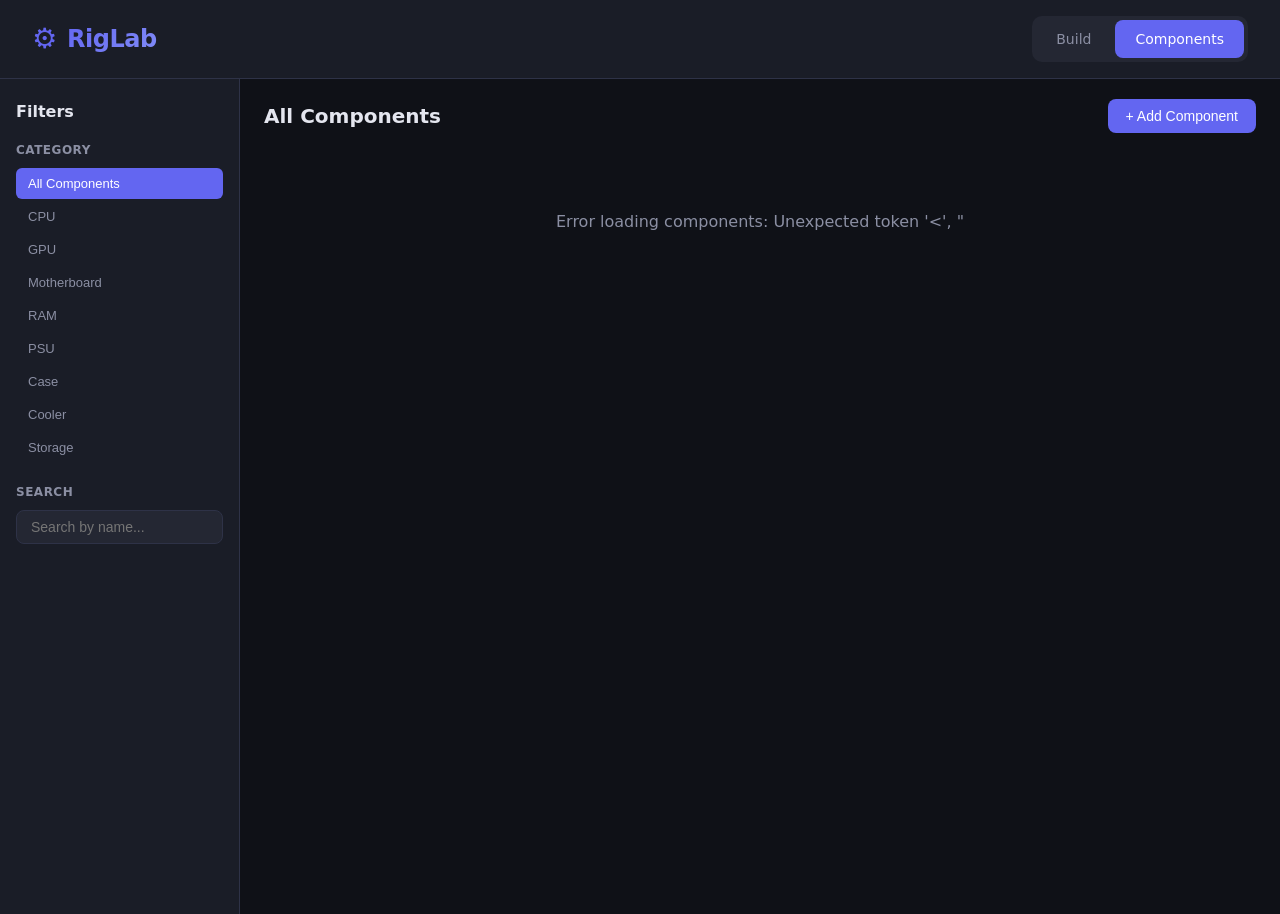
==== src/main/resources/static/components.html @ 19b999da "Add components page with filtering, pagination, and CRUD functionality" ====
<!DOCTYPE html>
<html lang="en">
<head>
    <meta charset="UTF-8">
    <meta name="viewport" content="width=device-width, initial-scale=1.0">
    <title>RigLab - Components</title>
    <link rel="stylesheet" href="style.css">
</head>
<body>

<header class="header">
    <div class="header-brand">
        <a href="/" class="brand-link">
            <span class="logo">&#9881;</span>
            <h1>RigLab</h1>
        </a>
    </div>
    <nav class="nav">
        <a href="/" class="nav-btn">Build</a>
        <a href="/components.html" class="nav-btn active">Components</a>
    </nav>
</header>

<div id="toast-container"></div>

<div class="components-layout">
    <!-- Sidebar Filters -->
    <aside class="filter-sidebar" id="filter-sidebar">
        <div class="filter-header">
            <h3>Filters</h3>
        </div>

        <!-- Category filters (level 1) -->
        <div id="filter-categories" class="filter-section">
            <h4>Category</h4>
            <button class="filter-cat-btn active" data-type="">All Components</button>
            <button class="filter-cat-btn" data-type="CPU">CPU</button>
            <button class="filter-cat-btn" data-type="GPU">GPU</button>
            <button class="filter-cat-btn" data-type="MOTHERBOARD">Motherboard</button>
            <button class="filter-cat-btn" data-type="RAM">RAM</button>
            <button class="filter-cat-btn" data-type="PSU">PSU</button>
            <button class="filter-cat-btn" data-type="CASE">Case</button>
            <button class="filter-cat-btn" data-type="COOLER">Cooler</button>
            <button class="filter-cat-btn" data-type="STORAGE">Storage</button>
        </div>

        <!-- Type-specific filters (level 2, shown when a category is selected) -->
        <div id="filter-details" class="filter-section hidden">
            <button class="filter-back-btn" id="btn-filter-back">&larr; Back</button>
            <div id="detail-filter-fields"></div>
        </div>

        <div class="filter-section">
            <h4>Search</h4>
            <input type="text" id="search-name" class="input filter-input" placeholder="Search by name...">
        </div>
    </aside>

    <!-- Main content -->
    <main class="components-main">
        <div class="components-toolbar">
            <h2 id="components-title">All Components</h2>
            <button class="btn btn-primary" id="btn-add-component">+ Add Component</button>
        </div>

        <div id="components-list" class="card-grid">
            <div class="loading"><div class="spinner"></div><p>Loading components...</p></div>
        </div>

        <!-- Pagination -->
        <div class="pagination" id="pagination"></div>
    </main>
</div>

<!-- Component Modal -->
<div id="component-modal" class="modal-overlay hidden">
    <div class="modal">
        <div class="modal-header">
            <h3 id="component-modal-title">Add Component</h3>
            <button class="modal-close" data-close="component-modal">&times;</button>
        </div>
        <form id="component-form" class="modal-body">
            <div class="form-row">
                <div class="form-group">
                    <label for="comp-name">Name *</label>
                    <input type="text" id="comp-name" class="input" required>
                </div>
                <div class="form-group">
                    <label for="comp-brand">Brand *</label>
                    <input type="text" id="comp-brand" class="input" required>
                </div>
            </div>
            <div class="form-row">
                <div class="form-group">
                    <label for="comp-type">Type *</label>
                    <select id="comp-type" class="input" required>
                        <option value="">Select type</option>
                        <option value="CPU">CPU</option>
                        <option value="GPU">GPU</option>
                        <option value="MOTHERBOARD">Motherboard</option>
                        <option value="RAM">RAM</option>
                        <option value="PSU">PSU</option>
                        <option value="CASE">Case</option>
                        <option value="COOLER">Cooler</option>
                        <option value="STORAGE">Storage</option>
                    </select>
                </div>
                <div class="form-group">
                    <label for="comp-price">Price ($)</label>
                    <input type="number" id="comp-price" class="input" step="0.01" min="0">
                </div>
            </div>
            <div class="form-row">
                <div class="form-group">
                    <label for="comp-power">Power (W)</label>
                    <input type="number" id="comp-power" class="input" min="0">
                </div>
                <div class="form-group">
                    <label for="comp-image">Image URL</label>
                    <input type="url" id="comp-image" class="input" placeholder="https://...">
                </div>
            </div>

            <!-- Dynamic detail fields -->
            <div id="detail-fields"></div>

            <input type="hidden" id="comp-edit-id">
            <div class="modal-footer">
                <button type="button" class="btn btn-secondary" data-close="component-modal">Cancel</button>
                <button type="submit" class="btn btn-primary" id="comp-submit-btn">Save</button>
            </div>
        </form>
    </div>
</div>

<script src="components.js"></script>
</body>
</html>
---- src/main/resources/static/style.css ----
/* ===== Reset & Base ===== */
*, *::before, *::after {
    box-sizing: border-box;
    margin: 0;
    padding: 0;
}

:root {
    --bg: #0f1117;
    --bg-card: #1a1d27;
    --bg-input: #242733;
    --bg-modal: #1e2130;
    --border: #2e3247;
    --text: #e4e6ef;
    --text-muted: #8b8fa3;
    --primary: #6366f1;
    --primary-hover: #818cf8;
    --danger: #ef4444;
    --danger-hover: #f87171;
    --success: #22c55e;
    --warning: #f59e0b;
    --radius: 10px;
    --shadow: 0 4px 24px rgba(0, 0, 0, 0.35);
}

body {
    font-family: 'Segoe UI', system-ui, -apple-system, sans-serif;
    background: var(--bg);
    color: var(--text);
    min-height: 100vh;
    line-height: 1.6;
}

a { color: inherit; text-decoration: none; }
.hidden { display: none !important; }

/* ===== Header ===== */
.header {
    display: flex;
    align-items: center;
    justify-content: space-between;
    padding: 16px 32px;
    background: var(--bg-card);
    border-bottom: 1px solid var(--border);
    position: sticky;
    top: 0;
    z-index: 100;
}

.header-brand { display: flex; align-items: center; gap: 10px; }
.brand-link { display: flex; align-items: center; gap: 10px; text-decoration: none; }
.header-brand .logo { font-size: 28px; color: var(--primary); }
.header-brand h1 {
    font-size: 24px; font-weight: 700; letter-spacing: -0.5px;
    background: linear-gradient(135deg, var(--primary), var(--primary-hover));
    -webkit-background-clip: text; -webkit-text-fill-color: transparent;
}

.nav {
    display: flex; gap: 4px;
    background: var(--bg-input); border-radius: var(--radius); padding: 4px;
}
.nav-btn {
    padding: 8px 20px; border: none; border-radius: 8px;
    background: transparent; color: var(--text-muted);
    cursor: pointer; font-size: 14px; font-weight: 500; transition: all 0.2s;
    text-decoration: none;
}
.nav-btn:hover { color: var(--text); }
.nav-btn.active { background: var(--primary); color: #fff; }

/* ===== Inputs ===== */
.input {
    padding: 8px 14px; border: 1px solid var(--border); border-radius: 8px;
    background: var(--bg-input); color: var(--text); font-size: 14px;
    outline: none; transition: border 0.2s;
}
.input:focus { border-color: var(--primary); }
select.input { cursor: pointer; }

/* ===== Buttons ===== */
.btn {
    padding: 9px 18px; border: none; border-radius: 8px;
    font-size: 14px; font-weight: 500; cursor: pointer;
    transition: all 0.2s; display: inline-flex; align-items: center; gap: 6px;
}
.btn-primary { background: var(--primary); color: #fff; }
.btn-primary:hover { background: var(--primary-hover); }
.btn-secondary { background: var(--bg-input); color: var(--text-muted); border: 1px solid var(--border); }
.btn-secondary:hover { color: var(--text); border-color: var(--text-muted); }
.btn-danger { background: transparent; color: var(--danger); border: 1px solid var(--danger); }
.btn-danger:hover { background: var(--danger); color: #fff; }
.btn-sm { padding: 5px 12px; font-size: 13px; }

/* ===== Toast ===== */
#toast-container {
    position: fixed; top: 80px; right: 24px; z-index: 2000;
    display: flex; flex-direction: column; gap: 8px;
}
.toast {
    padding: 12px 20px; border-radius: 8px; font-size: 14px;
    animation: slideIn 0.3s ease, fadeOut 0.3s ease 2.7s forwards;
    max-width: 400px; word-break: break-word;
}
.toast-success { background: rgba(34, 197, 94, 0.15); border: 1px solid var(--success); color: var(--success); }
.toast-error { background: rgba(239, 68, 68, 0.15); border: 1px solid var(--danger); color: var(--danger); }
@keyframes slideIn { from { transform: translateX(100%); opacity: 0; } to { transform: translateX(0); opacity: 1; } }
@keyframes fadeOut { to { opacity: 0; transform: translateX(50%); } }

/* ===== Modal ===== */
.modal-overlay {
    position: fixed; inset: 0; background: rgba(0,0,0,0.6);
    display: flex; align-items: center; justify-content: center;
    z-index: 1000; backdrop-filter: blur(4px);
}
.modal-overlay.hidden { display: none; }
.modal {
    background: var(--bg-modal); border: 1px solid var(--border);
    border-radius: 14px; width: 90%; max-width: 600px;
    max-height: 85vh; overflow-y: auto; box-shadow: var(--shadow);
}
.modal-header {
    display: flex; justify-content: space-between; align-items: center;
    padding: 20px 24px 0;
}
.modal-header h3 { font-size: 20px; font-weight: 600; }
.modal-close {
    background: none; border: none; color: var(--text-muted);
    font-size: 24px; cursor: pointer; padding: 4px 8px;
    border-radius: 6px; transition: all 0.2s;
}
.modal-close:hover { background: var(--bg-input); color: var(--text); }
.modal-body { padding: 20px 24px; }
.modal-footer {
    display: flex; justify-content: flex-end; gap: 10px;
    padding-top: 16px; border-top: 1px solid var(--border); margin-top: 16px;
}

/* ===== Form ===== */
.form-group { display: flex; flex-direction: column; gap: 4px; flex: 1; margin-bottom: 12px; }
.form-group label { font-size: 13px; font-weight: 500; color: var(--text-muted); }
.form-row { display: flex; gap: 12px; margin-bottom: 0; }
.form-row .form-group { margin-bottom: 0; }
#detail-fields { border-top: 1px solid var(--border); padding-top: 14px; margin-top: 14px; }
#detail-fields:empty { border: none; padding: 0; margin: 0; }
#detail-fields h4 { font-size: 14px; font-weight: 600; color: var(--primary-hover); margin-bottom: 12px; }

/* ===== Loading / Empty ===== */
.loading { grid-column: 1/-1; text-align: center; padding: 40px; color: var(--text-muted); }
.spinner {
    display: inline-block; width: 32px; height: 32px;
    border: 3px solid var(--border); border-top-color: var(--primary);
    border-radius: 50%; animation: spin 0.8s linear infinite; margin-bottom: 8px;
}
@keyframes spin { to { transform: rotate(360deg); } }
.empty-state { grid-column: 1/-1; text-align: center; padding: 60px 20px; color: var(--text-muted); }
.empty-state .empty-icon { font-size: 48px; margin-bottom: 12px; opacity: 0.4; }

/* =============================================================
   CONFIGURATOR (index.html)
   ============================================================= */
.configurator-main { max-width: 1000px; margin: 0 auto; padding: 24px 32px 48px; }

.config-header { margin-bottom: 20px; }
.config-header h2 { font-size: 26px; font-weight: 700; }
.config-subtitle { color: var(--text-muted); font-size: 14px; margin-top: 4px; }

.config-summary-bar {
    display: flex; align-items: center; gap: 24px;
    background: var(--bg-card); border: 1px solid var(--border);
    border-radius: var(--radius); padding: 16px 24px; margin-bottom: 20px;
    flex-wrap: wrap;
}
.summary-item { text-align: center; }
.summary-label { display: block; font-size: 11px; text-transform: uppercase; letter-spacing: 0.5px; color: var(--text-muted); }
.summary-value { font-size: 22px; font-weight: 700; }
.summary-value.price { color: var(--success); }
.summary-value.power { color: var(--warning); }
.summary-actions { margin-left: auto; display: flex; gap: 8px; align-items: center; }
.summary-actions .input { width: 180px; }

/* Config table rows */
.config-table {
    background: var(--bg-card); border: 1px solid var(--border);
    border-radius: var(--radius);
}
.config-row {
    display: grid; grid-template-columns: 200px 1fr 100px;
    align-items: center; padding: 0;
    border-bottom: 1px solid var(--border);
    transition: background 0.15s;
}
.config-row:first-child { border-radius: var(--radius) var(--radius) 0 0; }
.config-row:last-child { border-bottom: none; border-radius: 0 0 var(--radius) var(--radius); }
.config-row:hover { background: rgba(99,102,241,0.04); }
.config-row.incompatible { background: rgba(239,68,68,0.06); }

.config-label {
    display: flex; align-items: center; gap: 10px;
    padding: 14px 16px; font-size: 14px; font-weight: 500;
    white-space: normal; min-width: 0;
}
.config-label > span:last-child {
    display: flex; flex-direction: column; gap: 2px;
}
.config-icon {
    display: inline-flex; align-items: center; justify-content: center;
    width: 40px; height: 28px; font-size: 10px; font-weight: 700;
    letter-spacing: 0.3px; border-radius: 6px; flex-shrink: 0;
    text-transform: uppercase;
}
.config-icon[data-type="CPU"] { background: rgba(239,68,68,0.15); color: #f87171; }
.config-icon[data-type="GPU"] { background: rgba(34,197,94,0.15); color: #4ade80; }
.config-icon[data-type="MOTHERBOARD"] { background: rgba(168,85,247,0.15); color: #c084fc; }
.config-icon[data-type="RAM"] { background: rgba(59,130,246,0.15); color: #60a5fa; }
.config-icon[data-type="PSU"] { background: rgba(245,158,11,0.15); color: #fbbf24; }
.config-icon[data-type="CASE"] { background: rgba(107,114,128,0.15); color: #9ca3af; }
.config-icon[data-type="COOLER"] { background: rgba(6,182,212,0.15); color: #22d3ee; }
.config-icon[data-type="STORAGE"] { background: rgba(244,114,182,0.15); color: #f472b6; }

.config-selector { padding: 8px 0; position: relative; overflow: visible; }
.config-price {
    text-align: right; padding: 14px 16px;
    font-weight: 600; color: var(--success); font-size: 14px;
}

.ram-lock-msg {
    font-size: 11px; color: var(--warning); font-weight: 400;
    display: block; margin-top: 2px;
}

/* Custom dropdown */
.custom-dropdown { position: relative; width: 100%; }
.dropdown-trigger {
    width: 100%; display: flex; align-items: center; gap: 10px;
    padding: 8px 14px; border: 1px solid var(--border); border-radius: 8px;
    background: var(--bg-input); color: var(--text); font-size: 13px;
    cursor: pointer; text-align: left; min-height: 44px; transition: border 0.2s;
}
.dropdown-trigger:hover:not(:disabled) { border-color: var(--primary); }
.dropdown-trigger:disabled { opacity: 0.5; cursor: not-allowed; }

.dropdown-trigger .comp-thumb {
    width: 36px; height: 36px; border-radius: 4px; object-fit: cover;
    background: var(--bg); flex-shrink: 0;
}
.dropdown-trigger .comp-thumb-placeholder {
    width: 36px; height: 36px; border-radius: 4px; background: var(--border);
    display: flex; align-items: center; justify-content: center;
    font-size: 14px; color: var(--text-muted); flex-shrink: 0;
}
.dropdown-trigger .comp-info { flex: 1; min-width: 0; }
.dropdown-trigger .comp-info .comp-title { font-weight: 600; white-space: nowrap; overflow: hidden; text-overflow: ellipsis; }
.dropdown-trigger .comp-info .comp-sub { font-size: 11px; color: var(--text-muted); white-space: nowrap; overflow: hidden; text-overflow: ellipsis; }

.dropdown-trigger .dropdown-clear {
    background: none; border: none; color: var(--text-muted);
    font-size: 16px; cursor: pointer; padding: 2px 6px; border-radius: 4px;
    flex-shrink: 0;
}
.dropdown-trigger .dropdown-clear:hover { color: var(--danger); background: rgba(239,68,68,0.1); }

.dropdown-panel {
    position: absolute; top: calc(100% + 4px); left: 0; right: 0;
    background: var(--bg-modal); border: 1px solid var(--border);
    border-radius: 10px; box-shadow: var(--shadow);
    z-index: 200; max-height: 320px; overflow-y: auto;
}
.dropdown-panel.drop-up {
    top: auto; bottom: calc(100% + 4px);
}
.dropdown-panel.hidden { display: none; }

.dropdown-search {
    padding: 10px 12px; border-bottom: 1px solid var(--border);
    position: sticky; top: 0; background: var(--bg-modal); z-index: 1;
}
.dropdown-search input {
    width: 100%; padding: 6px 10px; border: 1px solid var(--border);
    border-radius: 6px; background: var(--bg-input); color: var(--text);
    font-size: 13px; outline: none;
}
.dropdown-search input:focus { border-color: var(--primary); }

.dropdown-option {
    display: flex; align-items: center; gap: 10px;
    padding: 8px 12px; cursor: pointer; font-size: 13px;
    transition: background 0.1s; border-bottom: 1px solid rgba(46,50,71,0.4);
}
.dropdown-option:last-child { border-bottom: none; }
.dropdown-option:hover { background: rgba(99,102,241,0.1); }
.dropdown-option.incompatible {
    opacity: 0.5; color: var(--danger); cursor: not-allowed;
    background: rgba(239,68,68,0.05);
}
.dropdown-option.incompatible:hover { background: rgba(239,68,68,0.08); }

.dropdown-option .opt-img {
    width: 40px; height: 40px; border-radius: 4px; object-fit: cover;
    background: var(--bg); flex-shrink: 0;
}
.dropdown-option .opt-img-placeholder {
    width: 40px; height: 40px; border-radius: 4px; background: var(--border);
    display: flex; align-items: center; justify-content: center;
    font-size: 16px; color: var(--text-muted); flex-shrink: 0;
}
.dropdown-option .opt-info { flex: 1; min-width: 0; }
.dropdown-option .opt-name { font-weight: 500; white-space: nowrap; overflow: hidden; text-overflow: ellipsis; }
.dropdown-option .opt-meta { font-size: 11px; color: var(--text-muted); white-space: nowrap; overflow: hidden; text-overflow: ellipsis; }
.dropdown-option .opt-price { font-weight: 600; color: var(--success); white-space: nowrap; font-size: 12px; }
.dropdown-option .opt-incompat-badge {
    font-size: 10px; background: rgba(239,68,68,0.15); color: var(--danger);
    padding: 2px 6px; border-radius: 4px; white-space: nowrap;
}

.dropdown-none { padding: 16px; text-align: center; color: var(--text-muted); font-size: 13px; }

/* =============================================================
   COMPONENTS PAGE (components.html)
   ============================================================= */
.components-layout {
    display: flex; min-height: calc(100vh - 65px);
}

/* Sidebar */
.filter-sidebar {
    width: 240px; flex-shrink: 0;
    background: var(--bg-card); border-right: 1px solid var(--border);
    padding: 20px 16px; overflow-y: auto;
}
.filter-header h3 { font-size: 16px; font-weight: 600; margin-bottom: 16px; }
.filter-section { margin-bottom: 20px; }
.filter-section h4 { font-size: 12px; font-weight: 600; text-transform: uppercase; letter-spacing: 0.5px; color: var(--text-muted); margin-bottom: 8px; }
.filter-input { width: 100%; }

.filter-cat-btn {
    display: block; width: 100%; text-align: left;
    padding: 8px 12px; border: none; border-radius: 6px;
    background: transparent; color: var(--text-muted);
    font-size: 13px; cursor: pointer; transition: all 0.15s;
    margin-bottom: 2px;
}
.filter-cat-btn:hover { background: var(--bg-input); color: var(--text); }
.filter-cat-btn.active { background: var(--primary); color: #fff; }

.filter-back-btn {
    display: inline-flex; align-items: center; gap: 6px;
    padding: 6px 12px; border: 1px solid var(--border); border-radius: 6px;
    background: var(--bg-input); color: var(--text-muted);
    font-size: 13px; cursor: pointer; transition: all 0.15s;
    margin-bottom: 12px;
}
.filter-back-btn:hover { color: var(--text); border-color: var(--text-muted); }

.detail-filter-group { margin-bottom: 10px; }
.detail-filter-group label { display: block; font-size: 12px; color: var(--text-muted); margin-bottom: 4px; }
.detail-filter-group input,
.detail-filter-group select { width: 100%; }

/* Main content */
.components-main { flex: 1; padding: 20px 24px; }
.components-toolbar {
    display: flex; align-items: center; justify-content: space-between;
    margin-bottom: 16px; flex-wrap: wrap; gap: 12px;
}
.components-toolbar h2 { font-size: 20px; font-weight: 600; }

/* Card grid */
.card-grid {
    display: grid;
    grid-template-columns: repeat(auto-fill, minmax(280px, 1fr));
    gap: 16px;
}

.card {
    background: var(--bg-card); border: 1px solid var(--border);
    border-radius: var(--radius); overflow: hidden;
    transition: border-color 0.2s, transform 0.15s;
}
.card:hover { border-color: var(--primary); transform: translateY(-2px); }

.card-img {
    width: 100%; height: 160px; object-fit: cover;
    background: var(--bg-input); display: block;
}
.card-img-placeholder {
    width: 100%; height: 160px; background: var(--bg-input);
    display: flex; align-items: center; justify-content: center;
    font-size: 40px; color: var(--border);
}

.card-body { padding: 14px 16px; }
.card-header { display: flex; justify-content: space-between; align-items: flex-start; margin-bottom: 6px; }
.card-header h3 { font-size: 15px; font-weight: 600; flex: 1; min-width: 0; overflow: hidden; text-overflow: ellipsis; white-space: nowrap; }
.card-type {
    font-size: 10px; font-weight: 600; text-transform: uppercase;
    letter-spacing: 0.5px; padding: 2px 8px; border-radius: 20px;
    white-space: nowrap; flex-shrink: 0; margin-left: 8px;
}
.card-type[data-type="CPU"] { background: rgba(239,68,68,0.15); color: #f87171; }
.card-type[data-type="GPU"] { background: rgba(34,197,94,0.15); color: #4ade80; }
.card-type[data-type="MOTHERBOARD"] { background: rgba(168,85,247,0.15); color: #c084fc; }
.card-type[data-type="RAM"] { background: rgba(59,130,246,0.15); color: #60a5fa; }
.card-type[data-type="PSU"] { background: rgba(245,158,11,0.15); color: #fbbf24; }
.card-type[data-type="CASE"] { background: rgba(107,114,128,0.15); color: #9ca3af; }
.card-type[data-type="COOLER"] { background: rgba(6,182,212,0.15); color: #22d3ee; }
.card-type[data-type="STORAGE"] { background: rgba(244,114,182,0.15); color: #f472b6; }

.card-brand { font-size: 12px; color: var(--text-muted); margin-bottom: 8px; }
.card-details { display: flex; flex-wrap: wrap; gap: 4px; margin-bottom: 10px; }
.card-detail {
    font-size: 11px; padding: 2px 6px; background: var(--bg-input);
    border-radius: 4px; color: var(--text-muted);
}
.card-detail strong { color: var(--text); }

.card-footer {
    display: flex; justify-content: space-between; align-items: center;
    border-top: 1px solid var(--border); padding-top: 10px;
}
.card-price { font-size: 16px; font-weight: 700; color: var(--success); }
.card-power { font-size: 12px; color: var(--warning); }
.card-actions { display: flex; gap: 4px; }

/* Pagination */
.pagination {
    display: flex; justify-content: center; align-items: center;
    gap: 4px; padding: 20px 0;
}
.page-btn {
    padding: 6px 12px; border: 1px solid var(--border); border-radius: 6px;
    background: var(--bg-input); color: var(--text-muted);
    font-size: 13px; cursor: pointer; transition: all 0.15s;
}
.page-btn:hover { border-color: var(--primary); color: var(--text); }
.page-btn.active { background: var(--primary); color: #fff; border-color: var(--primary); }
.page-btn:disabled { opacity: 0.4; cursor: not-allowed; }
.page-info { font-size: 13px; color: var(--text-muted); margin: 0 8px; }

/* ===== Scrollbar ===== */
::-webkit-scrollbar { width: 8px; }
::-webkit-scrollbar-track { background: var(--bg); }
::-webkit-scrollbar-thumb { background: var(--border); border-radius: 4px; }
::-webkit-scrollbar-thumb:hover { background: var(--text-muted); }

/* ===== Responsive ===== */
@media (max-width: 768px) {
    .header { flex-direction: column; gap: 12px; padding: 12px 16px; }
    .configurator-main { padding: 16px; }
    .config-row { grid-template-columns: 1fr; gap: 4px; }
    .config-label { padding: 10px 14px 0; }
    .config-selector { padding: 4px 14px; }
    .config-price { text-align: left; padding: 0 14px 10px; }
    .summary-actions { margin-left: 0; width: 100%; }
    .summary-actions .input { flex: 1; }
    .components-layout { flex-direction: column; }
    .filter-sidebar { width: 100%; border-right: none; border-bottom: 1px solid var(--border); }
    .card-grid { grid-template-columns: 1fr; }
    .form-row { flex-direction: column; }
    .modal { width: 95%; }
}
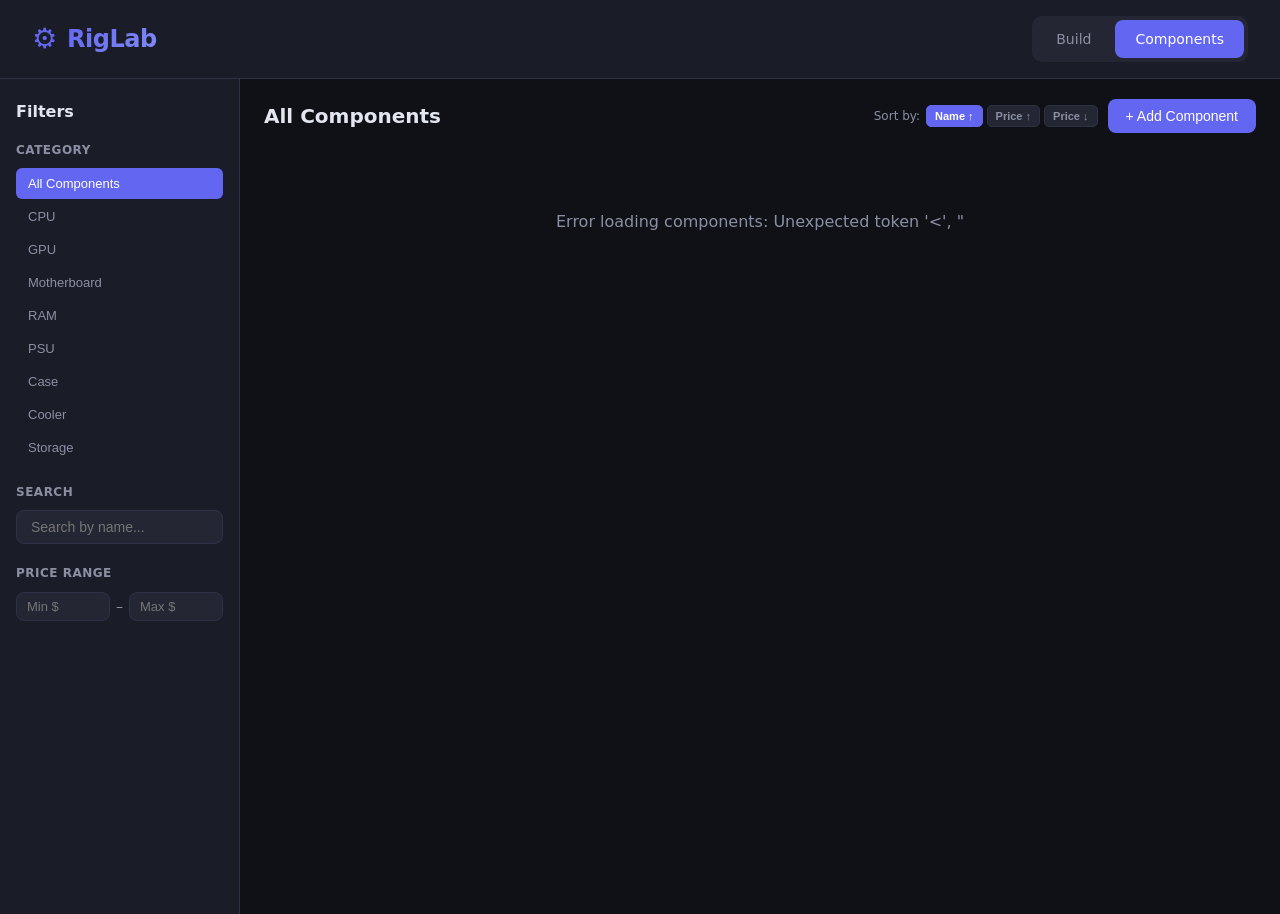
==== commit c1ef960e: "Added price range filtering and sorting options to components" ====
--- a/src/main/resources/static/components.html
+++ b/src/main/resources/static/components.html
@@ -54,13 +54,32 @@
             <h4>Search</h4>
             <input type="text" id="search-name" class="input filter-input" placeholder="Search by name...">
         </div>
+
+        <div class="filter-section">
+            <h4>Price Range</h4>
+            <div class="price-range-filter">
+                <div class="price-range-inputs">
+                    <input type="number" id="price-min" class="input filter-input price-range-input" placeholder="Min $" min="0" step="1">
+                    <span class="price-range-sep">&ndash;</span>
+                    <input type="number" id="price-max" class="input filter-input price-range-input" placeholder="Max $" min="0" step="1">
+                </div>
+            </div>
+        </div>
     </aside>
 
     <!-- Main content -->
     <main class="components-main">
         <div class="components-toolbar">
             <h2 id="components-title">All Components</h2>
-            <button class="btn btn-primary" id="btn-add-component">+ Add Component</button>
+            <div class="toolbar-right">
+                <div class="sort-controls">
+                    <span class="sort-label">Sort by:</span>
+                    <button class="sort-btn" id="sort-name-asc" data-sort="name" data-dir="asc" title="Name A-Z">Name ↑</button>
+                    <button class="sort-btn" id="sort-price-asc" data-sort="price" data-dir="asc" title="Price: Low to High">Price ↑</button>
+                    <button class="sort-btn" id="sort-price-desc" data-sort="price" data-dir="desc" title="Price: High to Low">Price ↓</button>
+                </div>
+                <button class="btn btn-primary" id="btn-add-component">+ Add Component</button>
+            </div>
         </div>
 
         <div id="components-list" class="card-grid">
@@ -137,3 +156,4 @@
 </body>
 </html>
 
+
--- a/src/main/resources/static/style.css
+++ b/src/main/resources/static/style.css
@@ -264,12 +264,42 @@
     position: absolute; top: calc(100% + 4px); left: 0; right: 0;
     background: var(--bg-modal); border: 1px solid var(--border);
     border-radius: 10px; box-shadow: var(--shadow);
-    z-index: 200; max-height: 320px; overflow-y: auto;
+    z-index: 200; max-height: 400px; display: flex; flex-direction: column;
+    overflow: hidden;
 }
 .dropdown-panel.drop-up {
     top: auto; bottom: calc(100% + 4px);
 }
 .dropdown-panel.hidden { display: none; }
+
+/* Dropdown toolbar: search + sort + price filter */
+.dropdown-toolbar {
+    position: sticky; top: 0; background: var(--bg-modal); z-index: 1;
+    border-bottom: 1px solid var(--border); padding: 10px 12px 8px;
+}
+.dropdown-search-row {
+    display: flex; align-items: center; gap: 6px; margin-bottom: 8px;
+}
+.dropdown-search-input {
+    flex: 1; padding: 6px 10px; border: 1px solid var(--border);
+    border-radius: 6px; background: var(--bg-input); color: var(--text);
+    font-size: 13px; outline: none;
+}
+.dropdown-search-input:focus { border-color: var(--primary); }
+
+.dropdown-sort-btns { display: flex; gap: 2px; flex-shrink: 0; }
+.sort-btn {
+    padding: 4px 8px; border: 1px solid var(--border); border-radius: 5px;
+    background: var(--bg-input); color: var(--text-muted);
+    font-size: 11px; font-weight: 600; cursor: pointer; transition: all 0.15s;
+    white-space: nowrap;
+}
+.sort-btn:hover { border-color: var(--primary); color: var(--text); }
+.sort-btn.active { background: var(--primary); color: #fff; border-color: var(--primary); }
+
+.dropdown-options-list {
+    overflow-y: auto; flex: 1; min-height: 0;
+}
 
 .dropdown-search {
     padding: 10px 12px; border-bottom: 1px solid var(--border);
@@ -364,6 +394,21 @@
     margin-bottom: 16px; flex-wrap: wrap; gap: 12px;
 }
 .components-toolbar h2 { font-size: 20px; font-weight: 600; }
+.toolbar-right { display: flex; align-items: center; gap: 10px; flex-wrap: wrap; }
+.sort-controls { display: flex; align-items: center; gap: 4px; }
+.sort-label { font-size: 12px; color: var(--text-muted); font-weight: 500; margin-right: 2px; }
+
+/* Price range filter (sidebar) */
+.price-range-filter { margin-top: 4px; }
+.price-range-inputs {
+    display: flex; align-items: center; gap: 6px;
+}
+.price-range-input {
+    width: 100%; padding: 6px 10px !important; font-size: 13px !important;
+}
+.price-range-sep {
+    color: var(--text-muted); font-size: 14px; flex-shrink: 0;
+}
 
 /* Card grid */
 .card-grid {
